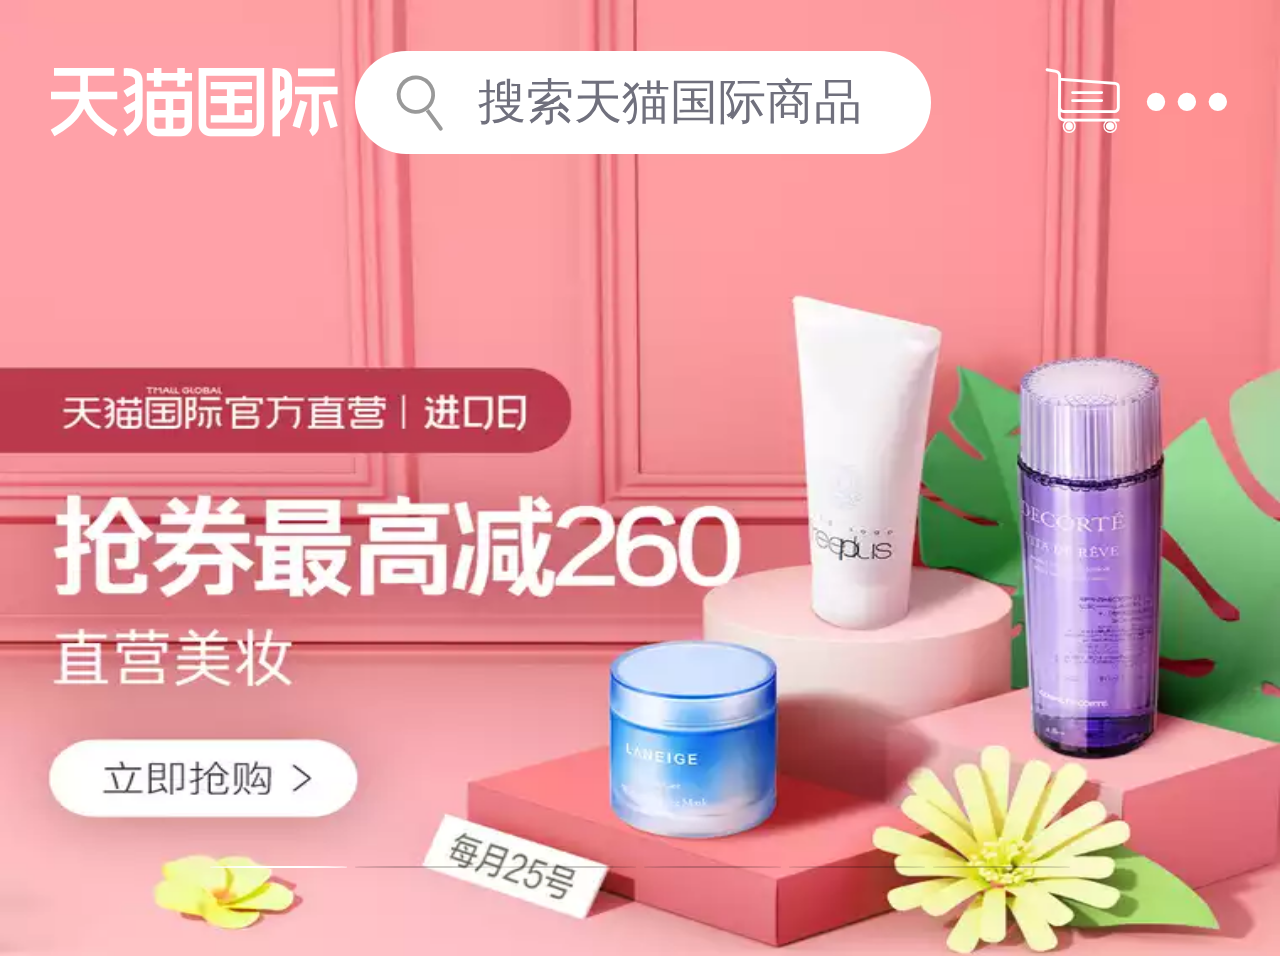
==== index.html @ 7014e5a7 "这是天猫国际的项目" ====
<!DOCTYPE html>
<html lang="en">
<head>
    <meta charset="UTF-8">
    <meta name="viewport" content="width=device-width, initial-scale=1.0">
    <meta http-equiv="X-UA-Compatible" content="ie=edge">
    <title>tb-international</title>
    <link rel="stylesheet" href="css/index.css">
    <link rel="stylesheet" href="css/swiper.min.css">
    <link rel="stylesheet" href="css/iconfont.css">
</head>
<body>
    <!-- header -->
    <header class="tb-international-header">
        <div class="tb-internation-header-msg">
            <a href="javascript:;"><i class="iconfont icon-tianmaoguoji"></i></a>
            <div class="tb-international-header-search">
                <i class="iconfont icon-fangdajing"></i>
                <a href="javascript:;" target="_blank">搜索天猫国际商品</a>
            </div>
            <div class="tb-internation-header-right">
                <a href="javascript:;"><i class="iconfont icon-qicheqianlian-"></i></a>
                <a href="javascript:;"><i class="iconfont icon-shenglvehao"></i></a>
            </div>
        </div>
    </header>
    <!-- banner -->
    <div class="tb-international-banner">
        <div class="swiper-container">
            <div class="swiper-wrapper">
                <div class="swiper-slide">
                    <a href=""><img src="img/TB1m2ZrNhTpK1RjSZFKSuu2wXXa.jpg_760x760Q50s50.jpg_.webp" alt=""></a>
                </div>
                <div class="swiper-slide">
                    <a href="">
                        <img src="img/TB1sN3uNmzqK1RjSZFHSuv3CpXa.jpg_760x760Q50s50.jpg_.webp" alt="">
                    </a>
                </div>
                <div class="swiper-slide">
                    <a href="">
                        <img src="img/TB1cSsuNgHqK1RjSZFESuwGMXXa.jpg_760x760Q50s50.jpg_.webp" alt="">
                    </a>
                </div>
                <div class="swiper-slide">
                    <a href="">
                        <img src="img/TB1O_UrNkvoK1RjSZFDSutY3pXa.jpg_760x760Q50s50.jpg_.webp" alt="">
                    </a>
                </div>
                <div class="swiper-slide">
                    <a href="">
                        <img src="img/TB1Z_svNXzqK1RjSZFCSuvbxVXa.jpg_760x760Q50s50.jpg_.webp" alt="">
                    </a>
                </div>
                <div class="swiper-slide">
                    <a href="">
                        <img src="img/TB1hekuNkvoK1RjSZFNSuwxMVXa.jpg_760x760Q50s50.jpg_.webp" alt="">
                    </a>
                </div>
            </div>
            <div class="swiper-pagination"></div>
        </div>
    </div>
    <!-- entrance -->
    <div class="tb-international-entrance">
        <div class="tb-interantional-entrance-module">
            <div class="tb-interantional-entrance-module-first">
                <div class="inter-swiper">
                    <a href="javascript:;">
                        <div class="img-wrapper">
                            <div class="imgdiv">
                                <img src="img/TB1xdlXNxnaK1RjSZFBXXcW7VXa-315-315.png_170x120Q90s50.jpg_.webp" alt="">
                            </div>
                            <p>母婴玩具</p>
                        </div>
                    </a>
                    
                    <a href="javascript:;">
                        <div class="img-wrapper">
                            <div class="imgdiv">
                                <img src="img/TB1xdlXNxnaK1RjSZFBXXcW7VXa-315-315.png_170x120Q90s50.jpg_.webp" alt="">
                            </div>
                            <p>母婴玩具</p>
                        </div>
                    </a>
                    <a href="javascript:;">
                        <div class="img-wrapper">
                            <div class="imgdiv">
                                <img src="img/TB1xdlXNxnaK1RjSZFBXXcW7VXa-315-315.png_170x120Q90s50.jpg_.webp" alt="">
                            </div>
                            <p>母婴玩具</p>
                        </div>
                    </a>
                    <a href="javascript:;">
                        <div class="img-wrapper">
                            <div class="imgdiv">
                                <img src="img/TB1xdlXNxnaK1RjSZFBXXcW7VXa-315-315.png_170x120Q90s50.jpg_.webp" alt="">
                            </div>
                            <p>母婴玩具</p>
                        </div>
                    </a>
                    <a href="javascript:;">
                        <div class="img-wrapper">
                            <div class="imgdiv">
                                <img src="img/TB1xdlXNxnaK1RjSZFBXXcW7VXa-315-315.png_170x120Q90s50.jpg_.webp" alt="">
                            </div>
                            <p>母婴玩具</p>
                        </div>
                    </a>
                    <a href="javascript:;">
                        <div class="img-wrapper">
                            <div class="imgdiv">
                                <img src="img/TB1xdlXNxnaK1RjSZFBXXcW7VXa-315-315.png_170x120Q90s50.jpg_.webp" alt="">
                            </div>
                            <p>母婴玩具</p>
                        </div>
                    </a>
                    <a href="javascript:;">
                        <div class="img-wrapper">
                            <div class="imgdiv">
                                <img src="img/TB1xdlXNxnaK1RjSZFBXXcW7VXa-315-315.png_170x120Q90s50.jpg_.webp" alt="">
                            </div>
                            <p>母婴玩具</p>
                        </div>
                    </a>
                </div>
                <div class="inter-swiper">
                    <a href="javascript:;">
                        <div class="img-wrapper">
                            <div class="imgdiv">
                                <img src="img/TB1xdlXNxnaK1RjSZFBXXcW7VXa-315-315.png_170x120Q90s50.jpg_.webp" alt="">
                            </div>
                            <p>母婴玩具</p>
                        </div>
                    </a>
                    
                    <a href="javascript:;">
                        <div class="img-wrapper">
                            <div class="imgdiv">
                                <img src="img/TB1xdlXNxnaK1RjSZFBXXcW7VXa-315-315.png_170x120Q90s50.jpg_.webp" alt="">
                            </div>
                            <p>母婴玩具</p>
                        </div>
                    </a>
                    <a href="javascript:;">
                        <div class="img-wrapper">
                            <div class="imgdiv">
                                <img src="img/TB1xdlXNxnaK1RjSZFBXXcW7VXa-315-315.png_170x120Q90s50.jpg_.webp" alt="">
                            </div>
                            <p>母婴玩具</p>
                        </div>
                    </a>
                    <a href="javascript:;">
                        <div class="img-wrapper">
                            <div class="imgdiv">
                                <img src="img/TB1xdlXNxnaK1RjSZFBXXcW7VXa-315-315.png_170x120Q90s50.jpg_.webp" alt="">
                            </div>
                            <p>母婴玩具</p>
                        </div>
                    </a>
                    <a href="javascript:;">
                        <div class="img-wrapper">
                            <div class="imgdiv">
                                <img src="img/TB1xdlXNxnaK1RjSZFBXXcW7VXa-315-315.png_170x120Q90s50.jpg_.webp" alt="">
                            </div>
                            <p>母婴玩具</p>
                        </div>
                    </a>
                    <a href="javascript:;">
                        <div class="img-wrapper">
                            <div class="imgdiv">
                                <img src="img/TB1xdlXNxnaK1RjSZFBXXcW7VXa-315-315.png_170x120Q90s50.jpg_.webp" alt="">
                            </div>
                            <p>母婴玩具</p>
                        </div>
                    </a>
                    <a href="javascript:;">
                        <div class="img-wrapper">
                            <div class="imgdiv">
                                <img src="img/TB1xdlXNxnaK1RjSZFBXXcW7VXa-315-315.png_170x120Q90s50.jpg_.webp" alt="">
                            </div>
                            <p>母婴玩具</p>
                        </div>
                    </a>
                </div>
            </div>      
        </div>
    </div>
</body>
</html>
<script src="js/jquery-1.8.3.min.js"></script>
<script src="js/swiper.min.js"></script>
<script src="js/index.js"></script>
---- css/index.css ----
@charset "utf-8";
/* CSS Document */
body,p,dl,dd,ul,ol,li,div,h1,h2,h3,h4,h5,h6,form,input,table,tr,td{
	margin:0;
	padding:0;
	
}
html,body{
	height: 100%;
}
body{
	font-family: "微软雅黑",Arial;
	display: flex;
	flex-direction: column;
}
ul,ol{
	list-style:none;
}
img{
	border: 0;
	display: block;
}
a{	
    text-decoration:none;
    display: block;
}
html{
	font-size: 26.67vw;

}
i{
    display: block;
}
/* header */
.tb-international-header{
    width: 100%;
    box-sizing: border-box;
    height: 0.5rem;
    background: transparent;
    padding: 0 0.15rem 0.1rem 0.15rem;
    position: fixed;
    left: 0;
    top: 0;
    z-index: 2000;
}
.tb-internation-header-msg{
    margin-top: 0.1rem;
    height: 100%;
    display: flex;
    align-items: center;
    -webkit-flex-direction: row;
}
.tb-internation-header-msg a i{
    font-size: 0.2rem;
    margin-right: 0.05rem;
    color: white;
}
.tb-international-header-search{
    width: 46%;
    height: 0.3rem;
    border-radius: 0.15rem;
   background-color: white;
    display: -webkit-flex;
    align-items: center;
    padding-left: 0.1rem;
    font-size: .14rem;
}
.tb-international-header-search i{
    font-size: .18rem;
    color: #999;
}
.tb-international-header-search a{
    margin-left: 0.08rem;
    color: #70707D;
}
.tb-internation-header-right{
    height: 100%;
    display: -webkit-flex;
    -webkit-align-items:center;
    position: absolute;
    right: 0.1rem;

}
.tb-internation-header-right a i{
    font-size: 0.25rem;
    color: white;
}
/* banner */
.tb-international-banner{
    width: 100%;
    height: 2.8rem;
}
.tb-international-banner a{
    height: 100%;
}
.tb-international-banner img{
    width: 100%;
    height: 100%;
}
.swiper-container {
    width: 100%;
    height: 100%;
}  
.swiper-pagination-bullet {
    width: 0.4rem !important;
    height: 0.005rem !important;
    display: inline-block;
    border-radius: 100%;
    background: transparent;
    opacity: .2;
}
.swiper-pagination-bullet-active {
    opacity: 1;
    background: white !important;
}
/* entrance */
.tb-international-entrance{
    height: 2.1rem;
    overflow-x: auto;
}
.tb-interantional-entrance-module{
    width: 4.83rem;
    height: 100%;
    background: url(../img/TB1RnZ3NhTpK1RjSZFKSuu2wXXa.jpg_2200x2200Q50s50.jpg_.webp) no-repeat center;
    background-size: cover;


}
.inter-swiper{
    display: flex;
    white-space: normal;
}
.inter-swiper a{
    display:flex;
    flex-direction: column;
    width: .69rem;
    height: .86rem;
    align-items: center;
    justify-content: center;
    -webkit-box-direction: normal;
}
.imgdiv img{
    width: 0.63rem;
    height: 0.63rem;
}
.inter-swiper p{
    text-align: center;
    font-size: 12px;
    color: white;
}
.img-wrapper {
    display: block;
    width: 100%;
    -webkit-flex-shrink: 0;
    -ms-flex-negative: 0;
    flex-shrink: 0;
    top: .06rem;
    position: relative;
    margin-left: 0.08rem;
}
---- css/iconfont.css ----
@font-face {font-family: "iconfont";
  src: url('iconfont.eot?t=1553519429231'); /* IE9 */
  src: url('iconfont.eot?t=1553519429231#iefix') format('embedded-opentype'), /* IE6-IE8 */
  url('[data-uri]') format('woff2'),
  url('iconfont.woff?t=1553519429231') format('woff'),
  url('iconfont.ttf?t=1553519429231') format('truetype'), /* chrome, firefox, opera, Safari, Android, iOS 4.2+ */
  url('iconfont.svg?t=1553519429231#iconfont') format('svg'); /* iOS 4.1- */
}

.iconfont {
  font-family: "iconfont" !important;
  font-size: 16px;
  font-style: normal;
  -webkit-font-smoothing: antialiased;
  -moz-osx-font-smoothing: grayscale;
}

.icon-xin:before {
  content: "\e635";
}

.icon-shenglvehao:before {
  content: "\e608";
}

.icon-fangdajing:before {
  content: "\e683";
}

.icon-zhiying:before {
  content: "\e661";
}

.icon-pinpai:before {
  content: "\e80b";
}

.icon-qicheqianlian-:before {
  content: "\e600";
}

.icon-tianmaoguoji:before {
  content: "\e601";
}

.icon-wode:before {
  content: "\e602";
}

.icon-Fill:before {
  content: "\e603";
}
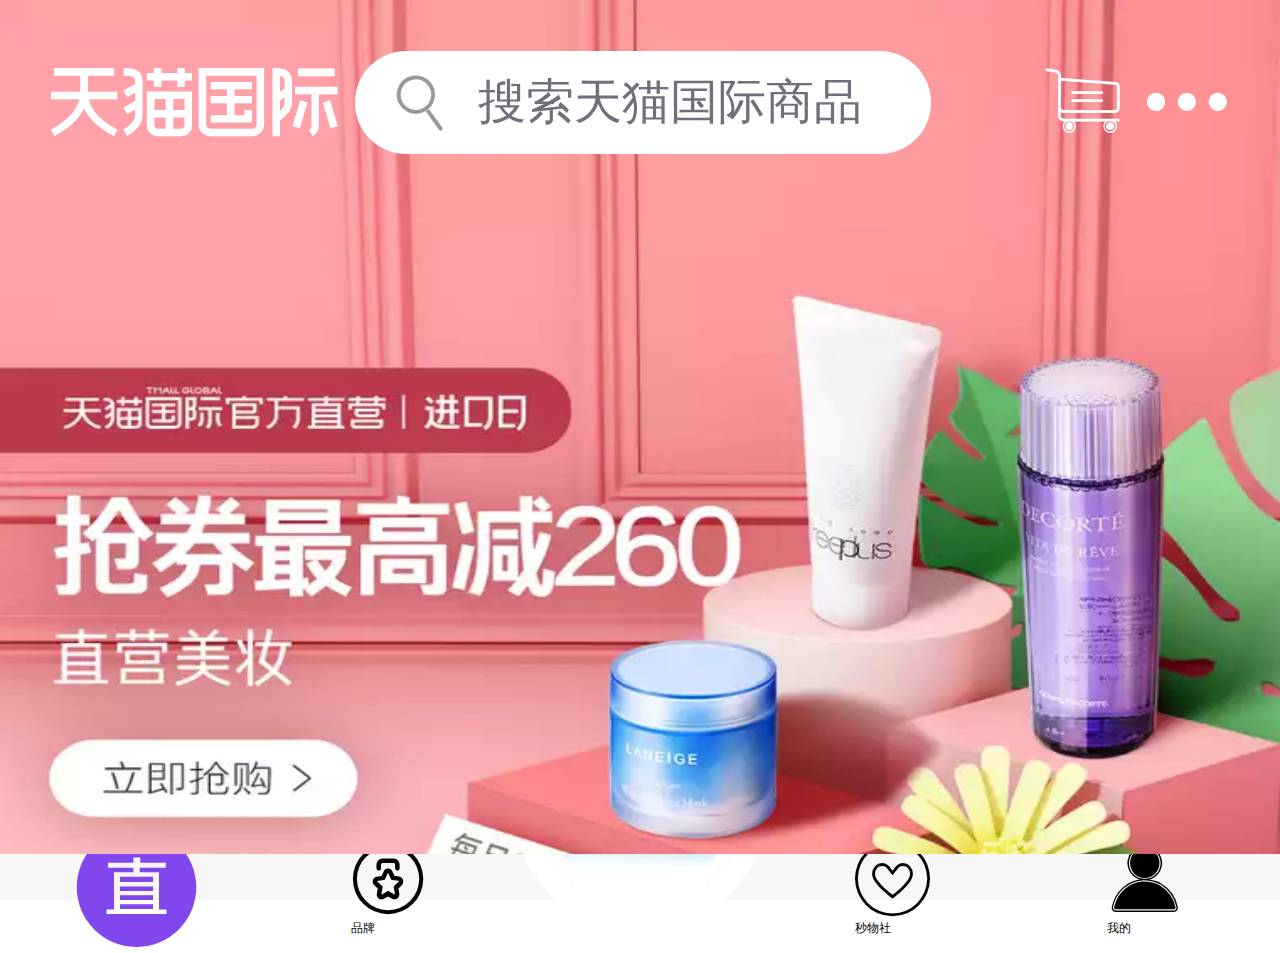
==== commit 9cc9351f: "修改过后的天猫国际" ====
--- a/index.html
+++ b/index.html
@@ -4,55 +4,59 @@
     <meta charset="UTF-8">
     <meta name="viewport" content="width=device-width, initial-scale=1.0">
     <meta http-equiv="X-UA-Compatible" content="ie=edge">
-    <title>tb-international</title>
+    <title>天猫国际</title>
     <link rel="stylesheet" href="css/index.css">
     <link rel="stylesheet" href="css/swiper.min.css">
     <link rel="stylesheet" href="css/iconfont.css">
+    <link rel="shortcut icon" href="img/favicon-20190326112655761.ico"/>
 </head>
 <body>
     <!-- header -->
-    <header class="tb-international-header">
+    <header class="tb-international-header" id="tb-international-header">
         <div class="tb-internation-header-msg">
-            <a href="javascript:;"><i class="iconfont icon-tianmaoguoji"></i></a>
+            <a href="javascript:;" target="_blank" class="tmgjicon">
+                <i class="iconfont icon-tianmaoguoji"></i>
+            </a>
             <div class="tb-international-header-search">
                 <i class="iconfont icon-fangdajing"></i>
                 <a href="javascript:;" target="_blank">搜索天猫国际商品</a>
             </div>
             <div class="tb-internation-header-right">
-                <a href="javascript:;"><i class="iconfont icon-qicheqianlian-"></i></a>
-                <a href="javascript:;"><i class="iconfont icon-shenglvehao"></i></a>
+                <a href="javascript:;" target="_blank"><i class="iconfont icon-qicheqianlian-"></i></a>
+                <a href="javascript:;" target="_blank"><i class="iconfont icon-shenglvehao"></i></a>
             </div>
         </div>
     </header>
+    <div class="grail">
     <!-- banner -->
     <div class="tb-international-banner">
         <div class="swiper-container">
             <div class="swiper-wrapper">
                 <div class="swiper-slide">
-                    <a href=""><img src="img/TB1m2ZrNhTpK1RjSZFKSuu2wXXa.jpg_760x760Q50s50.jpg_.webp" alt=""></a>
-                </div>
-                <div class="swiper-slide">
-                    <a href="">
+                    <a href="" target="_blank"><img src="img/TB1m2ZrNhTpK1RjSZFKSuu2wXXa.jpg_760x760Q50s50.jpg_.webp" alt=""></a>
+                </div>
+                <div class="swiper-slide">
+                    <a href="" target="_blank">
                         <img src="img/TB1sN3uNmzqK1RjSZFHSuv3CpXa.jpg_760x760Q50s50.jpg_.webp" alt="">
                     </a>
                 </div>
                 <div class="swiper-slide">
-                    <a href="">
+                    <a href="" target="_blank">
                         <img src="img/TB1cSsuNgHqK1RjSZFESuwGMXXa.jpg_760x760Q50s50.jpg_.webp" alt="">
                     </a>
                 </div>
                 <div class="swiper-slide">
-                    <a href="">
+                    <a href="" target="_blank">
                         <img src="img/TB1O_UrNkvoK1RjSZFDSutY3pXa.jpg_760x760Q50s50.jpg_.webp" alt="">
                     </a>
                 </div>
                 <div class="swiper-slide">
-                    <a href="">
+                    <a href="" target="_blank">
                         <img src="img/TB1Z_svNXzqK1RjSZFCSuvbxVXa.jpg_760x760Q50s50.jpg_.webp" alt="">
                     </a>
                 </div>
                 <div class="swiper-slide">
-                    <a href="">
+                    <a href="" target="_blank">
                         <img src="img/TB1hekuNkvoK1RjSZFNSuwxMVXa.jpg_760x760Q50s50.jpg_.webp" alt="">
                     </a>
                 </div>
@@ -65,126 +69,311 @@
         <div class="tb-interantional-entrance-module">
             <div class="tb-interantional-entrance-module-first">
                 <div class="inter-swiper">
-                    <a href="javascript:;">
-                        <div class="img-wrapper">
-                            <div class="imgdiv">
-                                <img src="img/TB1xdlXNxnaK1RjSZFBXXcW7VXa-315-315.png_170x120Q90s50.jpg_.webp" alt="">
-                            </div>
-                            <p>母婴玩具</p>
-                        </div>
-                    </a>
-                    
-                    <a href="javascript:;">
-                        <div class="img-wrapper">
-                            <div class="imgdiv">
-                                <img src="img/TB1xdlXNxnaK1RjSZFBXXcW7VXa-315-315.png_170x120Q90s50.jpg_.webp" alt="">
-                            </div>
-                            <p>母婴玩具</p>
-                        </div>
-                    </a>
-                    <a href="javascript:;">
-                        <div class="img-wrapper">
-                            <div class="imgdiv">
-                                <img src="img/TB1xdlXNxnaK1RjSZFBXXcW7VXa-315-315.png_170x120Q90s50.jpg_.webp" alt="">
-                            </div>
-                            <p>母婴玩具</p>
-                        </div>
-                    </a>
-                    <a href="javascript:;">
-                        <div class="img-wrapper">
-                            <div class="imgdiv">
-                                <img src="img/TB1xdlXNxnaK1RjSZFBXXcW7VXa-315-315.png_170x120Q90s50.jpg_.webp" alt="">
-                            </div>
-                            <p>母婴玩具</p>
-                        </div>
-                    </a>
-                    <a href="javascript:;">
-                        <div class="img-wrapper">
-                            <div class="imgdiv">
-                                <img src="img/TB1xdlXNxnaK1RjSZFBXXcW7VXa-315-315.png_170x120Q90s50.jpg_.webp" alt="">
-                            </div>
-                            <p>母婴玩具</p>
-                        </div>
-                    </a>
-                    <a href="javascript:;">
-                        <div class="img-wrapper">
-                            <div class="imgdiv">
-                                <img src="img/TB1xdlXNxnaK1RjSZFBXXcW7VXa-315-315.png_170x120Q90s50.jpg_.webp" alt="">
-                            </div>
-                            <p>母婴玩具</p>
-                        </div>
-                    </a>
-                    <a href="javascript:;">
-                        <div class="img-wrapper">
-                            <div class="imgdiv">
-                                <img src="img/TB1xdlXNxnaK1RjSZFBXXcW7VXa-315-315.png_170x120Q90s50.jpg_.webp" alt="">
-                            </div>
-                            <p>母婴玩具</p>
-                        </div>
-                    </a>
-                </div>
-                <div class="inter-swiper">
-                    <a href="javascript:;">
-                        <div class="img-wrapper">
-                            <div class="imgdiv">
-                                <img src="img/TB1xdlXNxnaK1RjSZFBXXcW7VXa-315-315.png_170x120Q90s50.jpg_.webp" alt="">
-                            </div>
-                            <p>母婴玩具</p>
-                        </div>
-                    </a>
-                    
-                    <a href="javascript:;">
-                        <div class="img-wrapper">
-                            <div class="imgdiv">
-                                <img src="img/TB1xdlXNxnaK1RjSZFBXXcW7VXa-315-315.png_170x120Q90s50.jpg_.webp" alt="">
-                            </div>
-                            <p>母婴玩具</p>
-                        </div>
-                    </a>
-                    <a href="javascript:;">
-                        <div class="img-wrapper">
-                            <div class="imgdiv">
-                                <img src="img/TB1xdlXNxnaK1RjSZFBXXcW7VXa-315-315.png_170x120Q90s50.jpg_.webp" alt="">
-                            </div>
-                            <p>母婴玩具</p>
-                        </div>
-                    </a>
-                    <a href="javascript:;">
-                        <div class="img-wrapper">
-                            <div class="imgdiv">
-                                <img src="img/TB1xdlXNxnaK1RjSZFBXXcW7VXa-315-315.png_170x120Q90s50.jpg_.webp" alt="">
-                            </div>
-                            <p>母婴玩具</p>
-                        </div>
-                    </a>
-                    <a href="javascript:;">
-                        <div class="img-wrapper">
-                            <div class="imgdiv">
-                                <img src="img/TB1xdlXNxnaK1RjSZFBXXcW7VXa-315-315.png_170x120Q90s50.jpg_.webp" alt="">
-                            </div>
-                            <p>母婴玩具</p>
-                        </div>
-                    </a>
-                    <a href="javascript:;">
-                        <div class="img-wrapper">
-                            <div class="imgdiv">
-                                <img src="img/TB1xdlXNxnaK1RjSZFBXXcW7VXa-315-315.png_170x120Q90s50.jpg_.webp" alt="">
-                            </div>
-                            <p>母婴玩具</p>
-                        </div>
-                    </a>
-                    <a href="javascript:;">
-                        <div class="img-wrapper">
-                            <div class="imgdiv">
-                                <img src="img/TB1xdlXNxnaK1RjSZFBXXcW7VXa-315-315.png_170x120Q90s50.jpg_.webp" alt="">
-                            </div>
-                            <p>母婴玩具</p>
-                        </div>
-                    </a>
+                    <div class="inter-swiper-first">
+                        <a href="javascript:;">
+                            <div class="img-wrapper">
+                                <div class="imgdiv">
+                                    <img src="img/TB1xdlXNxnaK1RjSZFBXXcW7VXa-315-315.png_170x120Q90s50.jpg_.webp" alt="">
+                                </div>
+                                <p>母婴玩具</p>
+                            </div>
+                        </a>
+                        <a href="javascript:;">
+                            <div class="img-wrapper">
+                                <div class="imgdiv">
+                                    <img src="img/TB1xJhXNxnaK1RjSZFBXXcW7VXa-315-315.png_170x120Q90s50.jpg_.webp" alt="">
+                                </div>
+                                <p>美妆护肤</p>
+                            </div>
+                        </a>
+                        <a href="javascript:;">
+                            <div class="img-wrapper">
+                                <div class="imgdiv">
+                                    <img src="img/TB1RV.FNjDpK1RjSZFrXXa78VXa-315-315.png_170x120Q90s50.jpg_.webp" alt="">
+                                </div>
+                                <p>数码家电</p>
+                            </div>
+                        </a>
+                        <a href="javascript:;">
+                            <div class="img-wrapper">
+                                <div class="imgdiv">
+                                    <img src="img/TB1MWgGNSzqK1RjSZFjXXblCFXa-315-315.png_170x120Q90s50.jpg_.webp" alt="">
+                                </div>
+                                <p>时尚轻奢</p>
+                            </div>
+                        </a>
+                        <a href="javascript:;">
+                            <div class="img-wrapper">
+                                <div class="imgdiv">
+                                    <img src="img/TB1qfILNmzqK1RjSZFjXXblCFXa-315-315.png_170x120Q90s50.jpg_.webp" alt="">
+                                </div>
+                                <p>滋补保健</p>
+                            </div>
+                        </a>
+                        <a href="javascript:;">
+                            <div class="img-wrapper">
+                                <div class="imgdiv">
+                                    <img src="img/TB1MbZMNhTpK1RjSZFMXXbG_VXa-315-315.png_170x120Q90s50.jpg_.webp" alt="">
+                                </div>
+                                <p>海外仓</p>
+                            </div>
+                        </a>
+                        <a href="javascript:;">
+                            <div class="img-wrapper">
+                                <div class="imgdiv">
+                                    <img src="img/TB1w6IONjTpK1RjSZKPXXa3UpXa-315-315.png_170x120Q90s50.jpg_.webp" alt="">
+                                </div>
+                                <p>国家馆</p>
+                            </div>
+                        </a>
+                    </div>
+                    <div class="inter-swiper-first">
+                        <a href="javascript:;" target="_blank">
+                            <div class="img-wrapper">
+                                <div class="imgdiv">
+                                    <img src="img/TB1tqcFNjDpK1RjSZFrXXa78VXa-315-315.png_170x120Q90s50.jpg_.webp" alt="">
+                                </div>
+                                <p>食品饮料</p>
+                            </div>
+                        </a>
+                        <a href="javascript:;" target="_blank">
+                            <div class="img-wrapper">
+                                <div class="imgdiv">
+                                    <img src="img/TB1SaUFNgDqK1RjSZSyXXaxEVXa-315-315.png_170x120Q90s50.jpg_.webp" alt="">
+                                </div>
+                                <p>家居家纺</p>
+                            </div>
+                        </a>
+                        <a href="javascript:;" target="_blank">
+                            <div class="img-wrapper">
+                                <div class="imgdiv">
+                                    <img src="img/TB1axZLNirpK1RjSZFhXXXSdXXa-315-315.png_170x120Q90s50.jpg_.webp" alt="">
+                                </div>
+                                <p>母婴玩具</p>
+                            </div>
+                        </a>
+                        <a href="javascript:;" target="_blank">
+                            <div class="img-wrapper">
+                                <div class="imgdiv">
+                                    <img src="img/jiushui.webp" alt="">
+                                </div>
+                                <p>精品酒水</p>
+                            </div>
+                        </a>
+                        <a href="javascript:;" target="_blank">
+                            <div class="img-wrapper">
+                                <div class="imgdiv">
+                                    <img src="img/chongwu.webp" alt="">
+                                </div>
+                                <p>宠物用品</p>
+                            </div>
+                        </a>
+                        <a href="javascript:;" target="_blank">
+                            <div class="img-wrapper">
+                                <div class="imgdiv">
+                                    <img src="img/jinkou.webp" alt="">
+                                </div>
+                                <p>进口超市</p>
+                            </div>
+                        </a>
+                        <a href="javascript:;" target="_blank">
+                            <div class="img-wrapper">
+                                <div class="imgdiv">
+                                    <img src="img/news.webp" alt="">
+                                </div>
+                                <p>新人专享</p>
+                            </div>
+                        </a>
+                    </div>
                 </div>
             </div>      
         </div>
-    </div>
+        <div class="pagination">
+            <span class="pagination-item"></span>
+            <span class="pagination-item" ></span>
+        </div>
+    </div>
+    <!-- clipareas -->
+    <div class="tb-international-clip-areas">
+        <a href="javascript:;" target="_blank">
+            <img src="img/img1553258872643-996.gif" alt="">
+        </a>
+    </div>
+    <!-- clipImgsList -->
+    <div class="tb-international-clip-imgs-list">
+        <a href="" class="mt" target="_blank"></a>
+        <a href="" class="mt" target="_blank"></a>
+        <a href="" class="ms" target="_blank"></a>
+        <a href="" class="ms" target="_blank"></a>
+        <a href="" class="ms" target="_blank"></a>
+        <a href="" class="mc" target="_blank"></a>
+        <a href="" class="mc" target="_blank"></a>
+        <a href="" class="mc" target="_blank"></a>
+        <a href="" class="mk" target="_blank"></a>
+        <a href="" class="mk" target="_blank"></a>
+        <a href="" class="mk" target="_blank"></a>
+    </div>
+    <!-- firstmodule -->
+    <div class="tb-international-firstmodule">
+        <a href="javascript:;" class="follow-link">
+            <div class="title">
+                <img src="img/tbinternational.png" alt="">
+            </div>
+            <div class="icon-wrapper">
+                <div class="icon">
+                    <i class="iconfont icon-zanshi"></i>
+                </div>
+                <p class="txt">官方直采</p>
+                <div class="icon">
+                    <i class="iconfont icon-shandian"></i>
+                </div>
+                <p class="txt">假一赔十</p>
+                <div class="icon">
+                    <i class="iconfont icon-dunpai"></i>
+                </div>
+                <p class="txt">30天售后无忧</p>
+            </div>
+        </a>
+        <div class="fans-num">935万粉丝</div>
+        <div class="add-follow">
+            <div class="follow-btn">+关注</div>
+        </div>
+    </div>
+    <!-- timewall  -->
+    <div class="pmod-zebra-jinkou-timewall">
+        <div class="ftitle-wrapper">
+            <span class="title-b">精彩活动</span>
+            <span class="title-s">| 探索全球好生活</span>
+        </div>
+        <div class="templates-banner">
+            <img src="img/timewall_.webp" alt="" class="bg-img">
+        </div>
+        <a href="" target="_blank" class="banner-link"></a>
+        <div class="templates-item-wrapper">
+            <div class="item-row">
+                <a href="javascript:;" class="item">
+                    <div class="img-wrapper">
+                        <img src="img/qingjieji_.webp" alt="" class="item-img">
+                    </div>
+                    <div class="down-price">
+                        <p>直降</p>
+                        <p class="yen">¥30</p>
+                        <div class="triangle"></div>
+                    </div>
+                    <div class="desc-wrapper">
+                        <div class="brand-wrapper">
+                            <img class="country-icon" src="img/US.png" alt="">
+                            <span class="brand-name">美国 Grandma's Secret</span>
+                        </div>
+                        <div class="title-wrapper">
+                            <span class="titleone">老奶奶清洁剂*3</span>
+                        </div>
+                        <div class="sale-wrapper">月销76件</div>
+                        <div class="price-wrapper">
+                            <span class="act-price yen"> 
+                                <span class="icon">¥</span>79
+                            </span>
+                            <span class="price">
+                                <span class="icon"></span>
+                                <span class="price-num">109   
+                                </span>
+                            </span>
+                        </div>
+                    </div>
+                </a>
+                <a href="javascript:;" class="item">
+                    <div class="img-wrapper">
+                        <img src="img/beizi_.webp" alt="" class="item-img">
+                    </div>
+                    <div class="down-price">
+                        <p>直降</p>
+                        <p class="yen">¥111</p>
+                        <div class="triangle"></div>
+                    </div>
+                    <div class="desc-wrapper">
+                        <div class="brand-wrapper">
+                            <img class="country-icon" src="img/DE.png" alt="">
+                            <span class="brand-name">德国 膳魔师</span>
+                        </div>
+                        <div class="title-wrapper">
+                            <span class="titleone">膳魔师保温杯500</span>
+                        </div>
+                        <div class="sale-wrapper">月销12849件</div>
+                        <div class="price-wrapper">
+                            <span class="act-price yen"> 
+                                <span class="icon">¥</span>158
+                            </span>
+                            <span class="price">
+                                <span class="icon"></span>
+                                <span class="price-num"></span>269 
+                                </span>
+                            </span>
+                        </div>
+                    </div>
+                </a>
+                <a href="javascript:;" class="item">
+                    <div class="img-wrapper">
+                        <img src="img/lingshi_.webp" alt="" class="item-img">
+                    </div>
+                    <div class="down-price">
+                        <p>直降</p>
+                        <p class="yen">¥15</p>
+                        <div class="triangle"></div>
+                    </div>
+                    <div class="desc-wrapper">
+                        <div class="brand-wrapper">
+                            <img class="country-icon" src="img/DE.png" alt="">
+                            <span class="brand-name">德国 Bruggen</span>
+                        </div>
+                        <div class="title-wrapper">
+                            <span class="titleone">综合水果果仁麦片</span>
+                        </div>
+                        <div class="sale-wrapper">月销0件</div>
+                        <div class="price-wrapper">
+                            <span class="act-price yen"> 
+                                <span class="icon">¥</span>49.8
+                            </span>
+                            <span class="price">
+                                <span class="icon"></span>
+                                <span class="price-num">65   
+                                </span>
+                            </span>
+                        </div>
+                    </div>
+                </a>
+            </div>
+        </div>
+    </div>
+    </div>
+    <!-- footer -->
+    <footer class="tb-international-footer">
+        <a href="javascript:;" target="_blank">
+            <div class="iconp">
+                <i class="iconfont icon-zhiying zt"></i>
+            </div>
+        </a>
+        <a href="javascript:;" target="_blank">
+            <div class="iconp">
+                <i class="iconfont icon-pinpai"></i>
+                品牌
+            </div>
+        </a>
+        <a href="javascript:;" target="_blank">
+            <img class="imgicon" src="img/quanqiu.gif" alt="">
+        </a>
+        <a href="javascript:;" target="_blank">
+            <div class="iconp">
+                <i class="iconfont icon-xin"></i>
+                秒物社
+            </div>
+        </a>
+        <a href="javascript:;" target="_blank">
+            <div class="iconp">
+                <i class="iconfont icon-wode"></i>
+                我的
+            </div>
+        </a>
+    </footer>
 </body>
 </html>
 <script src="js/jquery-1.8.3.min.js"></script>
--- a/css/index.css
+++ b/css/index.css
@@ -30,6 +30,9 @@
 }
 i{
     display: block;
+}
+span{
+    font-size: 12px;
 }
 /* header */
 .tb-international-header{
@@ -116,19 +119,21 @@
 /* entrance */
 .tb-international-entrance{
     height: 2.1rem;
-    overflow-x: auto;
 }
 .tb-interantional-entrance-module{
-    width: 4.83rem;
+    width: 100%;
     height: 100%;
     background: url(../img/TB1RnZ3NhTpK1RjSZFKSuu2wXXa.jpg_2200x2200Q50s50.jpg_.webp) no-repeat center;
     background-size: cover;
+}
+.inter-swiper{
+    height: 2.1rem;
+    overflow-x: auto;
 
-
-}
-.inter-swiper{
-    display: flex;
-    white-space: normal;
+}
+.inter-swiper::-webkit-scrollbar {/*滚动条整体样式*/
+    width: 0px;     /*高宽分别对应横竖滚动条的尺寸*/
+    height:0px;
 }
 .inter-swiper a{
     display:flex;
@@ -158,3 +163,446 @@
     position: relative;
     margin-left: 0.08rem;
 }
+.inter-swiper-first{
+    display: flex;
+}
+.pagination {
+    width: .6rem;
+    height: .03rem;
+    left: 42%;
+    top: -0.2rem;
+    position: relative;
+}
+.pagination-item {
+    width: .3rem;
+    height: .02rem;
+    position: absolute;
+}
+.pagination .pagination-item:first-child{
+    background-color: rgb(180, 52, 112);
+}
+.pagination .pagination-item:last-child{
+    left: 0.3rem;
+    background-color: rgb(216, 210, 210);
+}
+/* clipareas */
+.tb-international-clip-areas{
+    width: 100%;
+    height: 1.02rem;
+    background: url(../img/pink.webp) no-repeat center;
+    background-size: contain;
+}
+.tb-international-clip-areas a{
+    border: 0;
+}
+.tb-international-clip-areas a img{
+    width: 100%;
+    height: 100%;
+    border: 0;
+}
+/* clipImgsList */
+.tb-international-clip-imgs-list{
+    width: 100%;
+    height: 3.15rem;
+    background: url(../img/bigbox.webp) no-repeat ;
+    background-size: 100%;
+    position: relative;
+}
+.tb-international-clip-imgs-list a{
+    position: absolute;
+    height: 22.621564482029598%;
+}
+.mt{
+    width: 46.84444444444444%;
+    top: 2.536997885835095%;
+}
+.tb-international-clip-imgs-list a:nth-of-type(1){
+    left: 2.933333333333333%;
+}
+.tb-international-clip-imgs-list a:nth-of-type(2){
+    left: 50.93333333333333%;
+}
+.ms{
+    width: 30.844444444444445%;
+    top: 26.32135306553911%;
+}
+.tb-international-clip-imgs-list a:nth-of-type(3){
+    left: 2.4%;
+}
+.tb-international-clip-imgs-list a:nth-of-type(4){
+    left: 34.75555555555555%;
+}
+.tb-international-clip-imgs-list a:nth-of-type(5){
+    left: 67.02222222222223%;
+}
+.mc{
+    width: 30.844444444444445%;
+    height: 22.198731501057082%;
+    top: 50.7399577167019%;
+}
+.tb-international-clip-imgs-list a:nth-of-type(6){
+    left: 2.311111111111111%;
+}
+.tb-international-clip-imgs-list a:nth-of-type(7){
+    left: 34.66666666666667%;
+}
+.tb-international-clip-imgs-list a:nth-of-type(8){
+    left: 67.02222222222223%; 
+}
+.mk{
+    width: 30.844444444444445%;
+    height: 22.198731501057082%;
+    top: 75.05285412262155%;
+}
+.tb-international-clip-imgs-list a:nth-of-type(9){
+    left: 2.311111111111111%;
+}
+.tb-international-clip-imgs-list a:nth-of-type(10){
+    left: 34.66666666666667%;
+}
+.tb-international-clip-imgs-list a:nth-of-type(11){
+    left: 67.02222222222223%; 
+}
+/* firstmodule */
+.tb-international-firstmodule{
+    position: relative;
+    height: .68rem;
+    padding-bottom: .02rem;
+    border-bottom: 1px #f3f2f2 solid;
+}
+.follow-link{
+    position: absolute;
+    width: 70%;
+    height: 100%;
+    left: 0;
+    top: 0;
+}
+.title{
+    position: absolute;
+    left: .15rem;
+    top: .11rem;
+}
+.title img{
+    width: 1.58rem;
+    height: .24rem;
+}
+.icon-wrapper{
+    position: absolute;
+    left: .1rem;
+    top: .42rem;
+    display: flex;
+}
+.icon-wrapper .txt {
+    float: left;
+    margin-right: .1rem;
+    margin-left: .02rem;
+    color: #4a4a4a;
+    font-size: .12rem;
+    opacity: .6;
+}
+.icon i{
+    font-size: .14rem;
+    color: #4a4a4a;
+}
+.fans-num {
+    position: absolute;
+    right: .15rem;
+    top: .13rem;
+    color: #4a4a4a;
+    font-size: .14rem;
+    font-weight: 700;
+}
+.follow-btn {
+    position: absolute;
+    right: .15rem;
+    bottom: .12rem;
+    background-image: -webkit-linear-gradient(168deg,#9961ff 6%,#616ac2 100%);
+    background-image: -moz- oldlinear-gradient(168deg,#9961ff 6%,#616ac2 100%);
+    background-image: linear-gradient(-78deg,#9961ff 6%,#616ac2 100%);
+    width: .5rem;
+    height: .24rem;
+    text-align: center;
+    line-height: .24rem;
+    color: #fff;
+    -webkit-border-radius: .15rem;
+    -moz-border-radius: .15rem;
+    border-radius: .15rem;
+    font-size: .12rem;
+    z-index: 5;
+}
+/* timewall */
+.pmod-zebra-jinkou-timewall{
+    margin-top: .15rem;
+    height: 3.5rem;
+    position: relative;
+}
+.ftitle-wrapper{
+    display: flex;
+    height:0.39rem;
+    line-height: 0.27rem;
+    padding:0 4%;
+}
+span{
+    display: block;
+}
+.title-b {
+    font-size: 18px;
+    color: #000;
+    font-weight: 700;
+    opacity: .8;
+}
+.title-s {
+    font-size: 13px;
+    color: #515151;
+    margin-left: 7px;
+    opacity: .5;
+}
+.templates-banner{
+    width: 100%;
+    position: relative;
+    padding-top: 42.66666667%;
+}
+.templates-banner .bg-img {
+    position: absolute;
+    top: 0;
+    left: 0;
+    width: 100%;
+    height: 100%;
+}
+.banner-link{
+    position: absolute;
+    top: 11%;
+    left: 0;
+    width: 100%;
+    height: 20%;
+}
+.templates-item-wrapper {
+    width: 92%;
+    height: 2.12rem;
+    margin: -16.2% auto 15px;
+    -webkit-box-shadow: 0 0 18px 0 rgba(38,75,96,.15);
+    -moz-box-shadow: 0 0 18px 0 rgba(38,75,96,.15);
+    box-shadow: 0 0 18px 0 rgba(38,75,96,.15);
+}
+.item-row {
+    width: 100%;
+    height: 100%;
+    display: -webkit-box;
+    display: -webkit-flex;
+    display: -moz-box;
+    display: -ms-flexbox;
+    display: flex;
+    -webkit-box-orient: horizontal;
+    -webkit-box-direction: normal;
+    -webkit-flex-direction: row;
+    -moz-box-orient: horizontal;
+    -moz-box-direction: normal;
+    -ms-flex-direction: row;
+    flex-direction: row;
+}
+.item{
+    position: relative;
+    -webkit-box-flex: 1;
+    -webkit-flex: 1;
+    -moz-box-flex: 1;
+    -ms-flex: 1;
+    flex: 1;
+    max-width: 33.3%;
+    background: #fff;
+    border-right: .5px solid #eee;
+}
+.item .img-wrapper {
+    position: relative;
+    width: 100%;
+    padding-top: 100%;
+    border-right: .5px solid #eee;
+    background-color: #fff;
+    margin: 0;
+}
+.item .img-wrapper .item-img {
+    width: 90%;
+    height: 90%;
+    position: absolute;
+    left: 50%;
+    top: 50%;
+    -webkit-transform: translate(-50%,-50%);
+    -moz-transform: translate(-50%,-50%);
+    -ms-transform: translate(-50%,-50%);
+    transform: translate(-50%,-50%);
+}
+.down-price{
+    position: absolute;
+    top: -3px;
+    left: 5px;
+    background-color: #F44336;
+    color: #fff;
+    width: 36px;
+    height: 33px;
+    font-size: 12px;
+    -webkit-transform: scale(.83);
+    -moz-transform: scale(.83);
+    -ms-transform: scale(.83);
+    transform: scale(.83);
+    text-align: center;
+    -webkit-border-bottom-left-radius: 3px;
+    -moz-border-radius-bottomleft: 3px;
+    border-bottom-left-radius: 3px;
+    -webkit-border-bottom-right-radius: 3px;
+    -moz-border-radius-bottomright: 3px;
+    border-bottom-right-radius: 3px;
+}
+.down-price .triangle {
+    position: absolute;
+    bottom: -9px;
+    left: 0;
+    width: 0;
+    height: 0;
+    border-left: 18px solid transparent;
+    border-right: 18px solid transparent;
+    border-top: 10px solid #F44336;
+}
+.item .desc-wrapper {
+    padding: 10px 10px 10px 5px;
+}
+.brand-wrapper{
+    display: flex;
+    margin-bottom: 0.03rem;
+    align-items: center;
+}
+.item .desc-wrapper .country-icon {
+    width: 10px;
+    height: 10px;
+    margin-right: 1.3px;
+    margin-left: 2px;
+    margin-top: 2px;
+}
+.item .desc-wrapper .brand-wrapper .brand-name {
+    -webkit-box-flex: 1;
+    -webkit-flex: 1;
+    -moz-box-flex: 1;
+    -ms-flex: 1;
+    flex: 1;
+    display: block;
+    text-overflow: ellipsis;
+    white-space: nowrap;
+    overflow: hidden;
+    text-align: center;
+    margin: 0 auto;
+    width: auto;
+    text-align: left;
+    display: block;
+    font-size:12px;
+    color: #1E323D;
+}
+.titleone {
+    font-size: 12px;
+    color: #1E323D;
+    -webkit-box-flex: 1;
+    -webkit-flex: 1;
+    -moz-box-flex: 1;
+    -ms-flex: 1;
+    flex: 1;
+    display: block;
+    text-overflow: ellipsis;
+    white-space: nowrap;
+    overflow: hidden;
+    text-align: center;
+    margin: 0 auto;
+    width: auto;
+    text-align: left;
+    text-indent: 1px;
+}
+.sale-wrapper{
+    text-align: left;
+    margin-top: 5px;
+    font-size: 12px;
+    font-family: PingFang SC;
+    color: #BCC1C4;
+    width: 100%;
+    min-height: 17px;
+}
+.price-wrapper {
+    margin-left: 2px;
+    font-size: 14px;
+    color: #000;
+    line-height: 1;
+    margin-top: 10px;
+    min-height: 14px;
+    display: flex;
+}
+.price-wrapper {
+    margin-left: 2px;
+    font-size: 14px;
+    color: #000;
+    line-height: 1;
+    margin-top: 10px;
+    min-height: 14px;
+    font-family: PingFang SC;
+}
+.price-wrapper .act-price {
+    color: #000;
+    font-size: 14px;
+    display: flex;
+}
+.price-wrapper .price {
+    color: #999;
+    font-size: 12px;
+    margin-left: 0;
+    -webkit-transform: scale(.67);
+    -moz-transform: scale(.67);
+    -ms-transform: scale(.67);
+    transform: scale(.67);
+    display: inline-block;
+}
+.price {
+    text-decoration: line-through;
+}
+/* footer */
+.tb-international-footer{
+    position: relative;
+    display: flex;
+    height: 36px;
+    padding: 5px 10px;
+    background-color: #fff;
+    background-color: hsla(0,0%,97%,.96);
+}
+.tb-international-footer i{
+    text-align: center;
+    
+}
+.tb-international-footer a{
+    padding-top: 0.03rem;
+    height: 100%;
+    width: 20%;
+    display: flex;
+    align-items: center;
+    justify-content: center;
+    color: black;
+}
+.iconp{
+    font-size: 12px;
+    display: flex;
+    flex-direction: column;
+}
+.tb-international-footer .iconp i{
+    font-size: 0.22rem;
+}
+.imgicon{
+    width: 0.75rem;
+    height: 0.75rem;
+    position:absolute;
+    position: absolute;
+    bottom: 0;
+    left: 50%;
+    transform: translateX(-50%);
+}
+.tb-international-footer a:first-child{
+    color: #8146ec;
+}
+.tb-international-footer a:first-child i{
+    font-size: 0.35rem !important;
+}
+.grail{
+    flex: 1;
+    overflow-y: auto;
+}
--- a/css/iconfont.css
+++ b/css/iconfont.css
@@ -1,10 +1,10 @@
 @font-face {font-family: "iconfont";
-  src: url('iconfont.eot?t=1553519429231'); /* IE9 */
-  src: url('iconfont.eot?t=1553519429231#iefix') format('embedded-opentype'), /* IE6-IE8 */
-  url('[data-uri]') format('woff2'),
-  url('iconfont.woff?t=1553519429231') format('woff'),
-  url('iconfont.ttf?t=1553519429231') format('truetype'), /* chrome, firefox, opera, Safari, Android, iOS 4.2+ */
-  url('iconfont.svg?t=1553519429231#iconfont') format('svg'); /* iOS 4.1- */
+  src: url('iconfont.eot?t=1553581666764'); /* IE9 */
+  src: url('iconfont.eot?t=1553581666764#iefix') format('embedded-opentype'), /* IE6-IE8 */
+  url('[data-uri]') format('woff2'),
+  url('iconfont.woff?t=1553581666764') format('woff'),
+  url('iconfont.ttf?t=1553581666764') format('truetype'), /* chrome, firefox, opera, Safari, Android, iOS 4.2+ */
+  url('iconfont.svg?t=1553581666764#iconfont') format('svg'); /* iOS 4.1- */
 }
 
 .iconfont {
@@ -25,6 +25,18 @@
 
 .icon-fangdajing:before {
   content: "\e683";
+}
+
+.icon-zanshi:before {
+  content: "\e604";
+}
+
+.icon-dunpai:before {
+  content: "\e616";
+}
+
+.icon-shandian:before {
+  content: "\e63b";
 }
 
 .icon-zhiying:before {
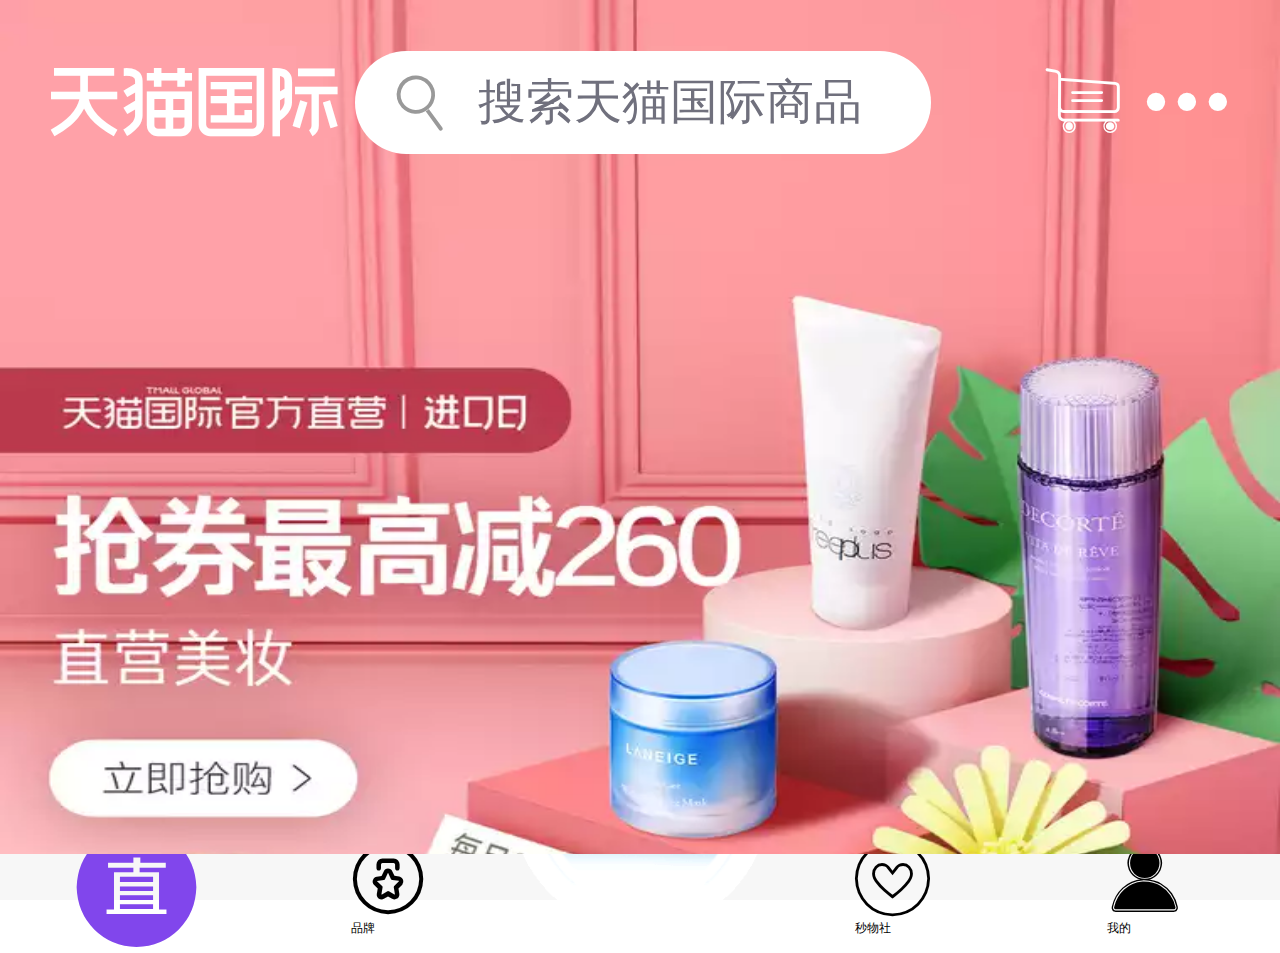
==== commit 0e52f6ff: "这次新加了导航效果" ====
--- a/index.html
+++ b/index.html
@@ -27,6 +27,59 @@
             </div>
         </div>
     </header>
+    <!-- nav -->
+        <nav class="scroller">
+            <section>
+            <a href="javascript:;" target="_blank" class="item active">
+                <span>精选</span>
+            </a>
+            <a href="javascript:;" target="_blank" class="item active">
+                <span>母婴</span>
+            </a>
+            <a href="javascript:;" target="_blank" class="item active">
+                    <span>美妆</span>
+            </a>   
+            <a href="javascript:;" target="_blank" class="item active">
+                    <span>数码</span>
+            </a> 
+            <a href="javascript:;" target="_blank" class="item active">
+                    <span>时尚</span>
+            </a>  
+            <a href="javascript:;" target="_blank" class="item active">
+                    <span>保健</span>
+            </a> 
+            <a href="javascript:;" target="_blank" class="item active">
+                    <span>海外</span>
+            </a> 
+            <a href="javascript:;" target="_blank" class="item active">
+                    <span>国家</span>
+            </a> 
+            <a href="javascript:;" target="_blank" class="item active">
+                    <span>食品</span>
+            </a> 
+            <a href="javascript:;" target="_blank" class="item active">
+                    <span>个护</span>
+            </a> 
+            <a href="javascript:;" target="_blank" class="item active">
+                    <span>家具</span>
+            </a> 
+            <a href="javascript:;" target="_blank" class="item active">
+                    <span>酒水</span>
+            </a> 
+            <a href="javascript:;" target="_blank" class="item active">
+                    <span>宠物</span>
+            </a> 
+            <a href="javascript:;" target="_blank" class="item active">
+                    <span>超市</span>
+            </a> 
+            <a href="javascript:;" target="_blank" class="item active">
+                    <span>新人</span>
+            </a> 
+            </section>  
+            <a href="" class="lastA">
+                <img src="img/menu.svg" alt="">
+            </a>
+        </nav>
     <div class="grail">
     <!-- banner -->
     <div class="tb-international-banner">
--- a/css/index.css
+++ b/css/index.css
@@ -87,6 +87,70 @@
 .tb-internation-header-right a i{
     font-size: 0.25rem;
     color: white;
+}
+/* nav */
+.scroller{
+    display: flex;
+    width: 100%;
+    height: 0.4rem;
+    position: absolute;
+    top: .5rem;
+    left: 0;
+    right: 0; 
+    background: #fff;
+    z-index: 200;
+    padding-left: .16rem;
+    padding-right: .4rem;
+    width: 100%;
+    box-sizing: border-box;
+    box-shadow: 0 1px 2px 0 rgba(157,157,157,.5);
+    opacity: 0;
+}
+.scroller section{
+    display: flex;
+    overflow-x: auto;
+}
+.active{
+    width: .28rem;
+    font-weight: 700;
+    text-align: center;
+    line-height: .4rem;
+    box-sizing: border-box;
+    margin-right: .16rem;
+    border-right: none !important;
+    color: black;
+}
+.active span{
+    display: block;
+    font-size: .14rem;
+    font-weight: 400;
+    width: .28rem;
+    border: 0;
+}
+.scroller a:nth-child(1){
+    color: #8146EC;
+    border-bottom: .03rem solid #8146EC;
+    border-bottom-left-radius: .015rem;
+    border-bottom-right-radius: .015rem;
+}
+.scroller section a span:last-child{
+    padding-right: .16rem;
+}
+.lastA{
+    height: 100%;
+    width: .4rem;
+    position: absolute;
+    right: 0;
+    bottom: 0;
+    margin: 0;
+    display: flex;
+    justify-content: center;
+    align-items: center;
+    box-shadow: 0 1px 2px 0 rgba(157,157,157,.5);
+}
+.lastA img{
+    width: 18px;
+    height: 15px;
 }
 /* banner */
 .tb-international-banner{
